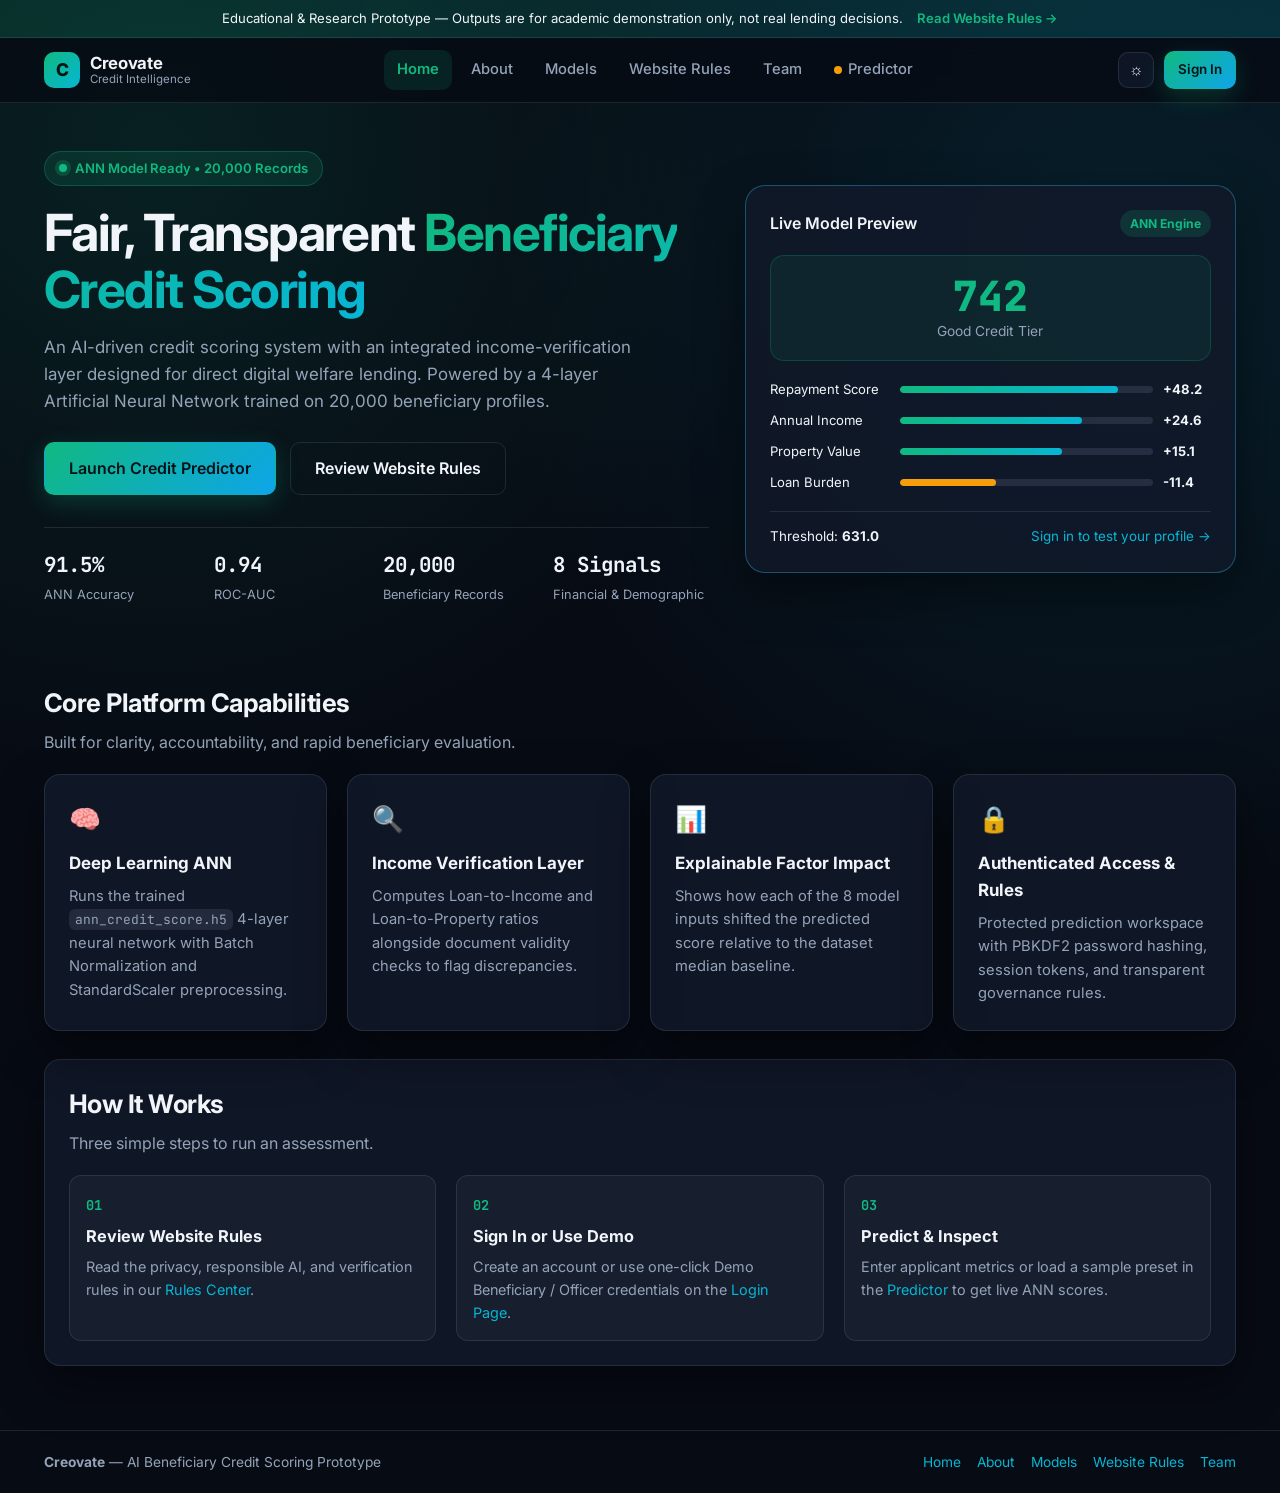
==== docs/index.html @ 72f40dec "Add modern web UI, auth, website rules, FastAPI server, and GitHub Pages bundle" ====
<!DOCTYPE html>
<html lang="en" data-theme="dark">
<head>
  <meta charset="UTF-8" />
  <meta name="viewport" content="width=device-width, initial-scale=1.0" />
  <title>Creovate — AI Beneficiary Credit Score Predictor</title>
  <link rel="preconnect" href="https://fonts.googleapis.com" />
  <link rel="preconnect" href="https://fonts.gstatic.com" crossorigin />
  <link href="https://fonts.googleapis.com/css2?family=Inter:wght@400;500;600;700;800&family=JetBrains+Mono:wght@500;700&display=swap" rel="stylesheet" />
  <link rel="stylesheet" href="./styles.css" />
</head>
<body>
  <a class="skip-link" href="#main-content">Skip to main content</a>

  <!-- Top Educational Prototype Banner -->
  <div class="top-notice" role="region" aria-label="Prototype Notice">
    <span>Educational &amp; Research Prototype — Outputs are for academic demonstration only, not real lending decisions.</span>
    <a href="#rules" data-nav="rules">Read Website Rules &rarr;</a>
  </div>

  <!-- Sticky Navigation -->
  <header class="navbar">
    <div class="nav-inner">
      <a href="#home" class="brand" data-nav="home">
        <span class="brand-mark" aria-hidden="true">C</span>
        <span class="brand-text">
          <strong>Creovate</strong>
          <small>Credit Intelligence</small>
        </span>
      </a>

      <nav class="nav-links" id="nav-links" aria-label="Primary Navigation">
        <a href="#home" class="nav-link active" data-nav="home">Home</a>
        <a href="#about" class="nav-link" data-nav="about">About</a>
        <a href="#models" class="nav-link" data-nav="models">Models</a>
        <a href="#rules" class="nav-link" data-nav="rules">Website Rules</a>
        <a href="#team" class="nav-link" data-nav="team">Team</a>
        <a href="#predictor" class="nav-link nav-predictor" data-nav="predictor">
          <span class="lock-dot" id="predictor-lock-dot" title="Sign in required"></span>
          Predictor
        </a>
      </nav>

      <div class="nav-actions">
        <button class="icon-btn" id="theme-toggle" type="button" aria-label="Toggle color theme" title="Toggle Dark/Light Theme">
          <span id="theme-icon">&#9788;</span>
        </button>
        <div id="auth-nav-slot">
          <a href="#login" class="btn btn-primary btn-sm" data-nav="login">Sign In</a>
        </div>
        <button class="icon-btn mobile-menu-btn" id="mobile-menu-btn" type="button" aria-label="Open menu" aria-expanded="false">
          &#9776;
        </button>
      </div>
    </div>
  </header>

  <main id="main-content" class="container">
    <!-- ==================== HOME VIEW ==================== -->
    <section id="view-home" class="view active" aria-labelledby="home-title">
      <div class="hero">
        <div class="hero-copy">
          <div class="status-pill">
            <span class="pulse-dot"></span>
            <span id="hero-model-status">ANN Model Ready &bull; 20,000 Records</span>
          </div>
          <h1 id="home-title">Fair, Transparent <span class="gradient-text">Beneficiary Credit Scoring</span></h1>
          <p class="hero-subtitle">
            An AI-driven credit scoring system with an integrated income-verification layer designed for direct digital welfare lending. Powered by a 4-layer Artificial Neural Network trained on 20,000 beneficiary profiles.
          </p>
          <div class="hero-cta">
            <a href="#predictor" class="btn btn-primary btn-lg" data-nav="predictor">Launch Credit Predictor</a>
            <a href="#rules" class="btn btn-outline btn-lg" data-nav="rules">Review Website Rules</a>
          </div>
          <div class="hero-stats">
            <div class="stat-item">
              <strong>91.5%</strong>
              <span>ANN Accuracy</span>
            </div>
            <div class="stat-item">
              <strong>0.94</strong>
              <span>ROC-AUC</span>
            </div>
            <div class="stat-item">
              <strong>20,000</strong>
              <span>Beneficiary Records</span>
            </div>
            <div class="stat-item">
              <strong>8 Signals</strong>
              <span>Financial &amp; Demographic</span>
            </div>
          </div>
        </div>

        <div class="hero-visual">
          <div class="preview-card">
            <div class="preview-header">
              <span>Live Model Preview</span>
              <span class="badge badge-success">ANN Engine</span>
            </div>
            <div class="preview-score-ring">
              <div class="ring-value">742</div>
              <div class="ring-label">Good Credit Tier</div>
            </div>
            <div class="preview-bars">
              <div class="bar-row">
                <span>Repayment Score</span>
                <div class="bar-track"><div class="bar-fill" style="width: 86%"></div></div>
                <strong>+48.2</strong>
              </div>
              <div class="bar-row">
                <span>Annual Income</span>
                <div class="bar-track"><div class="bar-fill" style="width: 72%"></div></div>
                <strong>+24.6</strong>
              </div>
              <div class="bar-row">
                <span>Property Value</span>
                <div class="bar-track"><div class="bar-fill" style="width: 64%"></div></div>
                <strong>+15.1</strong>
              </div>
              <div class="bar-row">
                <span>Loan Burden</span>
                <div class="bar-track"><div class="bar-fill warn" style="width: 38%"></div></div>
                <strong>-11.4</strong>
              </div>
            </div>
            <div class="preview-footer">
              <span>Threshold: <strong id="home-threshold">619.0</strong></span>
              <a href="#login" data-nav="login">Sign in to test your profile &rarr;</a>
            </div>
          </div>
        </div>
      </div>

      <div class="section-header">
        <h2>Core Platform Capabilities</h2>
        <p>Built for clarity, accountability, and rapid beneficiary evaluation.</p>
      </div>
      <div class="grid-4">
        <article class="card feature-card">
          <div class="feature-icon">&#129504;</div>
          <h3>Deep Learning ANN</h3>
          <p>Runs the trained <code>ann_credit_score.h5</code> 4-layer neural network with Batch Normalization and StandardScaler preprocessing.</p>
        </article>
        <article class="card feature-card">
          <div class="feature-icon">&#128269;</div>
          <h3>Income Verification Layer</h3>
          <p>Computes Loan-to-Income and Loan-to-Property ratios alongside document validity checks to flag discrepancies.</p>
        </article>
        <article class="card feature-card">
          <div class="feature-icon">&#128202;</div>
          <h3>Explainable Factor Impact</h3>
          <p>Shows how each of the 8 model inputs shifted the predicted score relative to the dataset median baseline.</p>
        </article>
        <article class="card feature-card">
          <div class="feature-icon">&#128274;</div>
          <h3>Authenticated Access &amp; Rules</h3>
          <p>Protected prediction workspace with PBKDF2 password hashing, session tokens, and transparent governance rules.</p>
        </article>
      </div>

      <div class="card workflow-banner">
        <div class="section-header compact">
          <h2>How It Works</h2>
          <p>Three simple steps to run an assessment.</p>
        </div>
        <div class="grid-3">
          <div class="step-box">
            <span class="step-num">01</span>
            <h3>Review Website Rules</h3>
            <p>Read the privacy, responsible AI, and verification rules in our <a href="#rules" data-nav="rules">Rules Center</a>.</p>
          </div>
          <div class="step-box">
            <span class="step-num">02</span>
            <h3>Sign In or Use Demo</h3>
            <p>Create an account or use one-click Demo Beneficiary / Officer credentials on the <a href="#login" data-nav="login">Login Page</a>.</p>
          </div>
          <div class="step-box">
            <span class="step-num">03</span>
            <h3>Predict &amp; Inspect</h3>
            <p>Enter applicant metrics or load a sample preset in the <a href="#predictor" data-nav="predictor">Predictor</a> to get live ANN scores.</p>
          </div>
        </div>
      </div>
    </section>

    <!-- ==================== ABOUT & RESEARCH VIEW ==================== -->
    <section id="view-about" class="view" aria-labelledby="about-title">
      <div class="page-head">
        <h1 id="about-title">About &amp; Research Report</h1>
        <p>AI-Driven Beneficiary Credit Scoring System with Income Verification Layer for Direct Digital Lending (Creovate).</p>
      </div>

      <div class="about-layout">
        <aside class="card about-sidebar" aria-label="Research Chapters">
          <h3>Report Sections</h3>
          <div id="about-nav-list" class="about-nav-list"></div>
        </aside>
        <article class="card about-content" id="about-content-panel">
          <!-- Populated by JS -->
        </article>
      </div>
    </section>

    <!-- ==================== MODELS VIEW ==================== -->
    <section id="view-models" class="view" aria-labelledby="models-title">
      <div class="page-head">
        <h1 id="models-title">Model Architecture &amp; Benchmarks</h1>
        <p>Seven machine learning and deep learning models were evaluated. The 4-layer ANN achieved the strongest overall performance and powers the live predictor.</p>
      </div>

      <div class="card architecture-card">
        <h3>Deployed ANN Architecture (<code>ann_credit_score.h5</code>)</h3>
        <div class="arch-flow">
          <div class="arch-node"><strong>Input Layer</strong><span>8 Standardized Features</span></div>
          <span class="arch-arrow">&rarr;</span>
          <div class="arch-node"><strong>Dense (128)</strong><span>ReLU + BatchNorm + Dropout(0.3)</span></div>
          <span class="arch-arrow">&rarr;</span>
          <div class="arch-node"><strong>Dense (64)</strong><span>ReLU + BatchNorm + Dropout(0.2)</span></div>
          <span class="arch-arrow">&rarr;</span>
          <div class="arch-node"><strong>Dense (32)</strong><span>ReLU</span></div>
          <span class="arch-arrow">&rarr;</span>
          <div class="arch-node highlight"><strong>Output (1)</strong><span>Linear Credit Score</span></div>
        </div>
      </div>

      <div class="grid-2 models-grid" id="models-grid">
        <!-- Populated by JS -->
      </div>
    </section>

    <!-- ==================== WEBSITE RULES VIEW ==================== -->
    <section id="view-rules" class="view" aria-labelledby="rules-title">
      <div class="page-head">
        <h1 id="rules-title">Website Rules, Policies &amp; Governance</h1>
        <p>All users, lending officers, and researchers must follow these platform rules when using Creovate.</p>
      </div>

      <div class="card rules-consent-bar">
        <div>
          <h3>Platform Rules Acknowledgement</h3>
          <p id="rules-status-text">Confirm that you have read and understood the educational, privacy, and verification rules below.</p>
        </div>
        <button type="button" class="btn btn-primary" id="acknowledge-rules-btn">Acknowledge Rules</button>
      </div>

      <div class="grid-2">
        <article class="card rule-card">
          <span class="rule-tag">Rule 01 &bull; Scope</span>
          <h3>Educational &amp; Non-Lending Prototype</h3>
          <ul>
            <li>This application is an academic and research prototype built for demonstration.</li>
            <li>Predicted credit scores and eligibility flags <strong>must not</strong> be used to approve, reject, price, or deny real-world credit or welfare benefits.</li>
            <li>The eligibility threshold is derived dynamically from the dataset median (<code>~619</code>).</li>
          </ul>
        </article>

        <article class="card rule-card">
          <span class="rule-tag">Rule 02 &bull; Access &amp; Auth</span>
          <h3>Authentication &amp; Account Security</h3>
          <ul>
            <li>Access to the live Credit Score Predictor requires an authenticated session.</li>
            <li>Passwords must be at least 8 characters and are hashed using PBKDF2-HMAC-SHA256 with per-user salts.</li>
            <li>Do not share personal credentials; use the provided Demo accounts for quick evaluation.</li>
          </ul>
        </article>

        <article class="card rule-card">
          <span class="rule-tag">Rule 03 &bull; Privacy</span>
          <h3>Data Privacy &amp; PII Protection</h3>
          <ul>
            <li><strong>Never</strong> upload real applicant Aadhaar numbers, bank statements, government IDs, or private financial records.</li>
            <li>Uploaded applicant images are previewed locally in your browser and are not stored on any external server.</li>
            <li>Assessment history is scoped strictly to the signed-in user account.</li>
          </ul>
        </article>

        <article class="card rule-card">
          <span class="rule-tag">Rule 04 &bull; Verification</span>
          <h3>Income &amp; Document Verification Rules</h3>
          <ul>
            <li>Combined declared income sums <code>annual_income</code>, <code>joint_income</code>, and <code>business_income</code>.</li>
            <li>If <strong>Document Validity</strong> is <code>Expired</code> or <code>Not Provided</code>, or <strong>ID Verified</strong> is <code>No</code>, the assessment is automatically flagged for manual review.</li>
            <li>Loan-to-Income ratios exceeding <code>5.0x</code> trigger an automatic affordability warning.</li>
          </ul>
        </article>

        <article class="card rule-card">
          <span class="rule-tag">Rule 05 &bull; Fairness</span>
          <h3>Algorithmic Fairness &amp; Transparency</h3>
          <ul>
            <li>Sensitive identity attributes (<code>name</code>, <code>gender</code>, <code>region</code>, <code>user_id</code>) are excluded from the ANN inference vector.</li>
            <li>Every prediction includes a per-feature impact breakdown so decisions remain auditable and explainable.</li>
            <li>Human-in-the-loop review is mandatory whenever verification flags are raised.</li>
          </ul>
        </article>

        <article class="card rule-card">
          <span class="rule-tag">Rule 06 &bull; Acceptable Use</span>
          <h3>Input Validation &amp; Responsible Conduct</h3>
          <ul>
            <li>All numeric inputs must be non-negative; age must be between 18 and 100, and repayment score between 0 and 1000.</li>
            <li>Automated scraping, brute-force login attempts, or tampering with model artifacts is prohibited.</li>
            <li>Report any unexpected model behavior or data anomalies to the Creovate team.</li>
          </ul>
        </article>
      </div>
    </section>

    <!-- ==================== TEAM VIEW ==================== -->
    <section id="view-team" class="view" aria-labelledby="team-title">
      <div class="page-head">
        <h1 id="team-title">Creovate Research &amp; Engineering Team</h1>
        <p>The team behind the Beneficiary Credit Scoring &amp; Income Verification prototype.</p>
      </div>
      <div class="grid-4" id="team-grid">
        <!-- Populated by JS -->
      </div>
    </section>

    <!-- ==================== LOGIN / REGISTER VIEW ==================== -->
    <section id="view-login" class="view" aria-labelledby="login-title">
      <div class="auth-wrapper">
        <div class="card auth-card">
          <div class="auth-tabs" role="tablist">
            <button type="button" class="auth-tab active" id="tab-signin" role="tab" aria-selected="true">Sign In</button>
            <button type="button" class="auth-tab" id="tab-register" role="tab" aria-selected="false">Create Account</button>
          </div>

          <h1 id="login-title" class="auth-heading">Welcome back</h1>
          <p class="auth-sub" id="auth-subtext">Sign in to access the live ANN Credit Score Predictor and assessment history.</p>

          <div id="auth-error" class="alert alert-error hidden" role="alert"></div>

          <!-- Sign In Form -->
          <form id="signin-form" novalidate>
            <div class="field">
              <label for="signin-email">Email Address</label>
              <input id="signin-email" type="email" autocomplete="email" placeholder="you@example.com" required />
            </div>
            <div class="field">
              <label for="signin-password">Password</label>
              <div class="password-wrap">
                <input id="signin-password" type="password" autocomplete="current-password" placeholder="Enter your password" required />
                <button type="button" class="toggle-pw" data-target="signin-password" aria-label="Show password">Show</button>
              </div>
            </div>
            <button type="submit" class="btn btn-primary btn-full">Sign In</button>
          </form>

          <!-- Register Form -->
          <form id="register-form" class="hidden" novalidate>
            <div class="field">
              <label for="reg-name">Full Name</label>
              <input id="reg-name" type="text" autocomplete="name" placeholder="e.g. Aarohi Patel" required minlength="2" />
            </div>
            <div class="field">
              <label for="reg-email">Email Address</label>
              <input id="reg-email" type="email" autocomplete="email" placeholder="you@example.com" required />
            </div>
            <div class="field">
              <label for="reg-role">Account Role</label>
              <select id="reg-role">
                <option value="Beneficiary">Beneficiary</option>
                <option value="Lending Officer">Lending Officer</option>
                <option value="Researcher">Researcher</option>
              </select>
            </div>
            <div class="field">
              <label for="reg-password">Password (min 8 characters)</label>
              <div class="password-wrap">
                <input id="reg-password" type="password" autocomplete="new-password" placeholder="Create a strong password" required minlength="8" />
                <button type="button" class="toggle-pw" data-target="reg-password" aria-label="Show password">Show</button>
              </div>
            </div>
            <button type="submit" class="btn btn-primary btn-full">Create Account</button>
          </form>

          <div class="demo-divider"><span>Instant Demo Access</span></div>
          <div class="demo-buttons">
            <button type="button" class="btn btn-outline btn-sm" id="demo-beneficiary-btn">Demo Beneficiary</button>
            <button type="button" class="btn btn-outline btn-sm" id="demo-officer-btn">Demo Lending Officer</button>
          </div>
          <p class="auth-footnote">
            By signing in, you agree to abide by the <a href="#rules" data-nav="rules">Creovate Website Rules</a>.
          </p>
        </div>
      </div>
    </section>

    <!-- ==================== PREDICTOR WORKSPACE VIEW ==================== -->
    <section id="view-predictor" class="view" aria-labelledby="predictor-title">
      <div id="predictor-auth-gate" class="card auth-gate hidden">
        <div class="gate-icon">&#128274;</div>
        <h2>Sign In Required</h2>
        <p>To protect model integrity and track your assessment history, please sign in before running credit score predictions.</p>
        <div class="hero-cta">
          <a href="#login" class="btn btn-primary" data-nav="login">Go to Sign In</a>
          <button type="button" class="btn btn-outline" id="gate-demo-btn">Quick Demo Login</button>
        </div>
      </div>

      <div id="predictor-workspace" class="hidden">
        <div class="predictor-header">
          <div>
            <h1 id="predictor-title">Credit Score Predictor</h1>
            <p>Live inference powered by <code>ann_credit_score.h5</code> &bull; Eligibility threshold: <strong id="pred-threshold-label">619.00</strong></p>
          </div>
          <div class="preset-bar" id="preset-bar">
            <!-- Populated by JS -->
          </div>
        </div>

        <div class="predictor-grid">
          <!-- Left: Input Form -->
          <form id="predict-form" class="card predictor-form-card" novalidate>
            <div class="form-section-title">
              <h3>1. Applicant &amp; Document Profile</h3>
              <span class="helper-chip">Excluded from ANN vector (Fairness Rule)</span>
            </div>

            <div class="form-grid-2">
              <div class="field">
                <label for="p-name">Applicant Name</label>
                <input id="p-name" type="text" value="Aarohi Patel" required />
              </div>
              <div class="field">
                <label for="p-gender">Gender</label>
                <select id="p-gender">
                  <option value="Female">Female</option>
                  <option value="Male">Male</option>
                  <option value="Other">Other</option>
                </select>
              </div>
              <div class="field">
                <label for="p-region">Region</label>
                <input id="p-region" type="text" value="Hyderabad" />
              </div>
              <div class="field">
                <label for="p-occupation">Occupation</label>
                <input id="p-occupation" type="text" value="Self-Employed" />
              </div>
              <div class="field">
                <label for="p-id-verified">ID Verified</label>
                <select id="p-id-verified">
                  <option value="Yes">Yes</option>
                  <option value="No">No</option>
                </select>
              </div>
              <div class="field">
                <label for="p-doc-validity">Document Validity</label>
                <select id="p-doc-validity">
                  <option value="Valid">Valid</option>
                  <option value="Expired">Expired</option>
                  <option value="Not Provided">Not Provided</option>
                </select>
              </div>
            </div>

            <div class="field">
              <label for="p-image">Applicant Document / Photo Preview (Optional, local only)</label>
              <input id="p-image" type="file" accept="image/png,image/jpeg" />
              <div id="image-preview-box" class="image-preview-box hidden">
                <img id="image-preview-img" alt="Applicant preview" />
                <button type="button" class="btn btn-outline btn-sm" id="clear-image-btn">Remove</button>
              </div>
            </div>

            <hr class="divider" />

            <div class="form-section-title">
              <h3>2. Financial &amp; Credit Signals (8 ANN Features)</h3>
              <button type="button" class="btn-link" id="reset-medians-btn">Reset to Dataset Medians</button>
            </div>

            <div class="form-grid-2">
              <div class="field">
                <label for="f-annual_income">Annual Income (&#8377;)</label>
                <input id="f-annual_income" type="number" min="0" step="1000" required />
              </div>
              <div class="field">
                <label for="f-joint_income">Joint Income (&#8377;)</label>
                <input id="f-joint_income" type="number" min="0" step="1000" required />
              </div>
              <div class="field">
                <label for="f-business_income">Business Income (&#8377;)</label>
                <input id="f-business_income" type="number" min="0" step="1000" required />
              </div>
              <div class="field">
                <label for="f-property_value">Property Value (&#8377;)</label>
                <input id="f-property_value" type="number" min="0" step="10000" required />
              </div>
              <div class="field">
                <label for="f-loan_amount">Requested Loan Amount (&#8377;)</label>
                <input id="f-loan_amount" type="number" min="0" step="5000" required />
              </div>
              <div class="field">
                <label for="f-repayment_score">Repayment Score (0–1000)</label>
                <input id="f-repayment_score" type="number" min="0" max="1000" step="1" required />
              </div>
              <div class="field">
                <label for="f-beneficiary_count">Household Beneficiaries (1–30)</label>
                <input id="f-beneficiary_count" type="number" min="1" max="30" step="1" required />
              </div>
              <div class="field">
                <label for="f-age">Applicant Age (18–100)</label>
                <input id="f-age" type="number" min="18" max="100" step="1" required />
              </div>
            </div>

            <div id="predict-error" class="alert alert-error hidden" role="alert"></div>

            <button type="submit" class="btn btn-primary btn-lg btn-full" id="predict-submit-btn">
              Run ANN Credit Score Prediction
            </button>
          </form>

          <!-- Right: Results Panel -->
          <div class="results-column">
            <div class="card result-card" id="result-card">
              <div class="result-placeholder" id="result-placeholder">
                <div class="placeholder-icon">&#128200;</div>
                <h3>Ready for Assessment</h3>
                <p>Fill in the applicant signals or choose a sample preset, then click <strong>Run ANN Credit Score Prediction</strong>.</p>
              </div>

              <div id="result-content" class="hidden">
                <div class="result-top">
                  <span class="badge" id="res-tier-badge">Good</span>
                  <span class="result-meta" id="res-applicant-label">Applicant</span>
                </div>

                <!-- SVG Gauge -->
                <div class="gauge-wrap">
                  <svg viewBox="0 0 220 125" class="gauge-svg" aria-label="Credit Score Gauge">
                    <path d="M 20 110 A 90 90 0 0 1 200 110" class="gauge-bg" />
                    <path d="M 20 110 A 90 90 0 0 1 200 110" class="gauge-arc" id="gauge-arc" />
                  </svg>
                  <div class="gauge-center">
                    <div class="gauge-score" id="res-score">--</div>
                    <div class="gauge-range">Scale: 300 – 900</div>
                  </div>
                </div>

                <div id="res-eligibility-banner" class="eligibility-banner"></div>

                <div class="verification-box">
                  <div class="verif-head">
                    <h4>Income &amp; Document Verification</h4>
                    <span class="badge" id="res-verif-badge">Verified</span>
                  </div>
                  <div class="verif-metrics">
                    <div>
                      <small>Combined Income</small>
                      <strong id="res-total-income">--</strong>
                    </div>
                    <div>
                      <small>Loan / Income</small>
                      <strong id="res-lti">--</strong>
                    </div>
                    <div>
                      <small>Loan / Property</small>
                      <strong id="res-ltp">--</strong>
                    </div>
                  </div>
                  <ul id="res-verif-flags" class="verif-flags"></ul>
                </div>

                <div class="impacts-box">
                  <h4>Feature Impact Breakdown (vs. Median)</h4>
                  <div id="res-impacts-list" class="impacts-list"></div>
                </div>
              </div>
            </div>

            <div class="card history-card">
              <div class="history-head">
                <h3>Recent Assessments</h3>
                <button type="button" class="btn-link" id="refresh-history-btn">Refresh</button>
              </div>
              <div id="history-container" class="history-container">
                <p class="muted">No assessments recorded yet in this account.</p>
              </div>
            </div>
          </div>
        </div>
      </div>
    </section>
  </main>

  <footer class="footer">
    <div class="container footer-inner">
      <div>
        <strong>Creovate</strong> &mdash; AI Beneficiary Credit Scoring Prototype
      </div>
      <div class="footer-links">
        <a href="#home" data-nav="home">Home</a>
        <a href="#about" data-nav="about">About</a>
        <a href="#models" data-nav="models">Models</a>
        <a href="#rules" data-nav="rules">Website Rules</a>
        <a href="#team" data-nav="team">Team</a>
      </div>
    </div>
  </footer>

  <div id="toast" class="toast hidden" role="status" aria-live="polite"></div>
  <script src="./app.js"></script>
</body>
</html>
---- docs/styles.css ----
:root {
  --bg: #070b14;
  --bg-elevated: #0e1525;
  --bg-card: rgba(17, 25, 42, 0.85);
  --bg-input: rgba(10, 16, 30, 0.9);
  --border: rgba(148, 163, 184, 0.16);
  --border-strong: rgba(56, 189, 248, 0.35);
  --text: #f1f5f9;
  --text-muted: #94a3b8;
  --primary: #10b981;
  --primary-hover: #059669;
  --accent: #06b6d4;
  --warn: #f59e0b;
  --danger: #ef4444;
  --shadow: 0 20px 50px rgba(0, 0, 0, 0.45);
  --radius: 16px;
  --radius-sm: 10px;
  --font-sans: 'Inter', -apple-system, BlinkMacSystemFont, 'Segoe UI', sans-serif;
  --font-mono: 'JetBrains Mono', ui-monospace, SFMono-Regular, monospace;
}

[data-theme="light"] {
  --bg: #f8fafc;
  --bg-elevated: #ffffff;
  --bg-card: rgba(255, 255, 255, 0.95);
  --bg-input: #f1f5f9;
  --border: rgba(15, 23, 42, 0.1);
  --border-strong: rgba(16, 185, 129, 0.45);
  --text: #0f172a;
  --text-muted: #475569;
  --shadow: 0 12px 32px rgba(15, 23, 42, 0.08);
}

*, *::before, *::after { box-sizing: border-box; }

html, body {
  margin: 0;
  padding: 0;
  font-family: var(--font-sans);
  background: var(--bg);
  color: var(--text);
  line-height: 1.6;
  min-height: 100vh;
}

body {
  background-image:
    radial-gradient(circle at 12% 10%, rgba(16, 185, 129, 0.12), transparent 36%),
    radial-gradient(circle at 88% 18%, rgba(6, 182, 212, 0.12), transparent 38%);
}

a { color: var(--accent); text-decoration: none; }
a:hover { text-decoration: underline; }

code {
  font-family: var(--font-mono);
  font-size: 0.88em;
  background: rgba(148, 163, 184, 0.14);
  padding: 2px 6px;
  border-radius: 6px;
}

.hidden { display: none !important; }
.muted { color: var(--text-muted); font-size: 0.92rem; }

.skip-link {
  position: absolute;
  left: -9999px;
  top: 0;
  background: var(--primary);
  color: #fff;
  padding: 8px 14px;
  z-index: 999;
}
.skip-link:focus { left: 12px; top: 12px; border-radius: 8px; }

/* Top Notice */
.top-notice {
  background: linear-gradient(90deg, rgba(16, 185, 129, 0.15), rgba(6, 182, 212, 0.15));
  border-bottom: 1px solid var(--border);
  padding: 8px 20px;
  font-size: 0.82rem;
  display: flex;
  justify-content: center;
  align-items: center;
  gap: 14px;
  flex-wrap: wrap;
  text-align: center;
}
.top-notice a { font-weight: 600; color: var(--primary); }

/* Navbar */
.navbar {
  position: sticky;
  top: 0;
  z-index: 100;
  backdrop-filter: blur(16px);
  background: rgba(7, 11, 20, 0.78);
  border-bottom: 1px solid var(--border);
}
[data-theme="light"] .navbar { background: rgba(255, 255, 255, 0.86); }

.nav-inner {
  max-width: 1240px;
  margin: 0 auto;
  padding: 12px 24px;
  display: flex;
  align-items: center;
  justify-content: space-between;
  gap: 16px;
}

.brand {
  display: flex;
  align-items: center;
  gap: 10px;
  color: var(--text);
  text-decoration: none !important;
}
.brand-mark {
  width: 36px;
  height: 36px;
  border-radius: 10px;
  background: linear-gradient(135deg, var(--primary), var(--accent));
  color: #031510;
  font-weight: 800;
  display: grid;
  place-items: center;
  font-size: 1.1rem;
}
.brand-text { display: flex; flex-direction: column; line-height: 1.1; }
.brand-text strong { font-size: 1.05rem; letter-spacing: -0.02em; }
.brand-text small { font-size: 0.72rem; color: var(--text-muted); }

.nav-links {
  display: flex;
  align-items: center;
  gap: 6px;
}
.nav-link {
  color: var(--text-muted);
  padding: 8px 13px;
  border-radius: 10px;
  font-size: 0.92rem;
  font-weight: 500;
  transition: 0.2s ease;
  text-decoration: none !important;
  display: inline-flex;
  align-items: center;
  gap: 6px;
}
.nav-link:hover { color: var(--text); background: rgba(148, 163, 184, 0.1); }
.nav-link.active {
  color: var(--primary);
  background: rgba(16, 185, 129, 0.12);
  font-weight: 600;
}

.lock-dot {
  width: 8px;
  height: 8px;
  border-radius: 50%;
  background: var(--warn);
  display: inline-block;
}
.lock-dot.unlocked { background: var(--primary); }

.nav-actions { display: flex; align-items: center; gap: 10px; }

.user-pill {
  display: inline-flex;
  align-items: center;
  gap: 8px;
  background: var(--bg-card);
  border: 1px solid var(--border);
  padding: 5px 10px 5px 12px;
  border-radius: 999px;
  font-size: 0.84rem;
}
.user-role {
  font-size: 0.72rem;
  background: rgba(16, 185, 129, 0.16);
  color: var(--primary);
  padding: 2px 8px;
  border-radius: 999px;
  font-weight: 600;
}

/* Buttons */
.btn {
  display: inline-flex;
  align-items: center;
  justify-content: center;
  gap: 8px;
  font-family: inherit;
  font-weight: 600;
  border-radius: var(--radius-sm);
  border: 1px solid transparent;
  cursor: pointer;
  transition: 0.2s ease;
  text-decoration: none !important;
  padding: 10px 18px;
  font-size: 0.94rem;
}
.btn-sm { padding: 7px 13px; font-size: 0.84rem; }
.btn-lg { padding: 13px 24px; font-size: 1rem; }
.btn-full { width: 100%; }

.btn-primary {
  background: linear-gradient(135deg, var(--primary), #0ea5e9);
  color: #031318;
  box-shadow: 0 8px 24px rgba(16, 185, 129, 0.22);
}
.btn-primary:hover { filter: brightness(1.08); transform: translateY(-1px); }

.btn-outline {
  background: transparent;
  color: var(--text);
  border-color: var(--border);
}
.btn-outline:hover { border-color: var(--border-strong); background: rgba(148, 163, 184, 0.08); }

.btn-link {
  background: none;
  border: none;
  color: var(--accent);
  font-weight: 600;
  font-size: 0.85rem;
  cursor: pointer;
  padding: 0;
}

.icon-btn {
  background: var(--bg-card);
  border: 1px solid var(--border);
  color: var(--text);
  width: 36px;
  height: 36px;
  border-radius: 10px;
  cursor: pointer;
  display: grid;
  place-items: center;
  font-size: 1rem;
}
.mobile-menu-btn { display: none; }

/* Layout */
.container {
  max-width: 1240px;
  margin: 0 auto;
  padding: 32px 24px 64px;
}

.view { display: none; animation: fadeIn 0.22s ease; }
.view.active { display: block; }
@keyframes fadeIn { from { opacity: 0; transform: translateY(6px); } to { opacity: 1; transform: translateY(0); } }

.card {
  background: var(--bg-card);
  border: 1px solid var(--border);
  border-radius: var(--radius);
  padding: 24px;
  box-shadow: var(--shadow);
}

.grid-2 { display: grid; grid-template-columns: repeat(2, minmax(0, 1fr)); gap: 20px; }
.grid-3 { display: grid; grid-template-columns: repeat(3, minmax(0, 1fr)); gap: 20px; }
.grid-4 { display: grid; grid-template-columns: repeat(4, minmax(0, 1fr)); gap: 20px; }

/* Hero */
.hero {
  display: grid;
  grid-template-columns: 1.15fr 0.85fr;
  gap: 36px;
  align-items: center;
  padding: 16px 0 48px;
}
.status-pill {
  display: inline-flex;
  align-items: center;
  gap: 8px;
  padding: 6px 14px;
  border-radius: 999px;
  background: rgba(16, 185, 129, 0.12);
  border: 1px solid rgba(16, 185, 129, 0.28);
  color: var(--primary);
  font-size: 0.82rem;
  font-weight: 600;
  margin-bottom: 18px;
}
.pulse-dot {
  width: 8px;
  height: 8px;
  border-radius: 50%;
  background: var(--primary);
  box-shadow: 0 0 0 4px rgba(16, 185, 129, 0.22);
}

.hero h1 {
  font-size: clamp(2.1rem, 4vw, 3.25rem);
  line-height: 1.12;
  letter-spacing: -0.03em;
  margin: 0 0 16px;
}
.gradient-text {
  background: linear-gradient(120deg, var(--primary), var(--accent));
  -webkit-background-clip: text;
  background-clip: text;
  color: transparent;
}
.hero-subtitle {
  font-size: 1.06rem;
  color: var(--text-muted);
  margin: 0 0 26px;
  max-width: 600px;
}
.hero-cta { display: flex; gap: 14px; flex-wrap: wrap; margin-bottom: 32px; }

.hero-stats {
  display: grid;
  grid-template-columns: repeat(4, minmax(0, 1fr));
  gap: 14px;
  padding-top: 20px;
  border-top: 1px solid var(--border);
}
.stat-item strong { display: block; font-size: 1.3rem; font-family: var(--font-mono); }
.stat-item span { font-size: 0.8rem; color: var(--text-muted); }

/* Preview Card */
.preview-card {
  background: var(--bg-card);
  border: 1px solid var(--border-strong);
  border-radius: 20px;
  padding: 24px;
  box-shadow: var(--shadow);
}
.preview-header { display: flex; justify-content: space-between; align-items: center; margin-bottom: 18px; font-weight: 600; }
.preview-score-ring {
  text-align: center;
  padding: 18px;
  border-radius: 14px;
  background: rgba(16, 185, 129, 0.08);
  border: 1px solid rgba(16, 185, 129, 0.22);
  margin-bottom: 18px;
}
.ring-value { font-size: 2.6rem; font-weight: 800; font-family: var(--font-mono); color: var(--primary); line-height: 1.1; }
.ring-label { font-size: 0.86rem; color: var(--text-muted); }

.preview-bars { display: flex; flex-direction: column; gap: 10px; margin-bottom: 18px; }
.bar-row { display: grid; grid-template-columns: 120px 1fr 48px; align-items: center; gap: 10px; font-size: 0.82rem; }
.bar-track { height: 7px; border-radius: 999px; background: rgba(148, 163, 184, 0.16); overflow: hidden; }
.bar-fill { height: 100%; background: linear-gradient(90deg, var(--primary), var(--accent)); border-radius: 999px; }
.bar-fill.warn { background: var(--warn); }

.preview-footer {
  display: flex;
  justify-content: space-between;
  align-items: center;
  font-size: 0.84rem;
  padding-top: 14px;
  border-top: 1px solid var(--border);
}

/* Sections */
.section-header { margin: 28px 0 18px; }
.section-header h2 { margin: 0 0 6px; font-size: 1.6rem; letter-spacing: -0.02em; }
.section-header p { margin: 0; color: var(--text-muted); }
.section-header.compact { margin-top: 0; }

.page-head { margin-bottom: 26px; }
.page-head h1 { margin: 0 0 8px; font-size: 2rem; letter-spacing: -0.025em; }
.page-head p { margin: 0; color: var(--text-muted); max-width: 720px; }

.feature-icon { font-size: 1.6rem; margin-bottom: 10px; }
.feature-card h3 { margin: 0 0 8px; font-size: 1.06rem; }
.feature-card p { margin: 0; color: var(--text-muted); font-size: 0.92rem; }

.workflow-banner { margin-top: 28px; }
.step-box {
  padding: 16px;
  border-radius: 12px;
  background: rgba(148, 163, 184, 0.06);
  border: 1px solid var(--border);
}
.step-num { font-family: var(--font-mono); color: var(--primary); font-weight: 700; font-size: 0.85rem; }
.step-box h3 { margin: 6px 0; font-size: 1.02rem; }
.step-box p { margin: 0; font-size: 0.9rem; color: var(--text-muted); }

/* Badges */
.badge {
  display: inline-flex;
  align-items: center;
  padding: 4px 10px;
  border-radius: 999px;
  font-size: 0.76rem;
  font-weight: 700;
}
.badge-success { background: rgba(16, 185, 129, 0.16); color: var(--primary); }
.badge-warn { background: rgba(245, 158, 11, 0.16); color: var(--warn); }
.badge-danger { background: rgba(239, 68, 68, 0.16); color: var(--danger); }
.badge-info { background: rgba(6, 182, 212, 0.16); color: var(--accent); }

/* About */
.about-layout { display: grid; grid-template-columns: 280px 1fr; gap: 22px; align-items: start; }
.about-sidebar h3 { margin: 0 0 12px; font-size: 1rem; }
.about-nav-list { display: flex; flex-direction: column; gap: 6px; }
.about-nav-btn {
  text-align: left;
  background: transparent;
  border: 1px solid transparent;
  color: var(--text-muted);
  padding: 10px 12px;
  border-radius: 10px;
  cursor: pointer;
  font-family: inherit;
  font-size: 0.88rem;
  font-weight: 500;
}
.about-nav-btn:hover { background: rgba(148, 163, 184, 0.08); color: var(--text); }
.about-nav-btn.active {
  background: rgba(16, 185, 129, 0.14);
  border-color: rgba(16, 185, 129, 0.35);
  color: var(--primary);
  font-weight: 600;
}
.about-content h2 { margin-top: 0; }
.about-content p { white-space: pre-line; color: var(--text-muted); }

/* Models */
.architecture-card { margin-bottom: 24px; }
.architecture-card h3 { margin: 0 0 16px; }
.arch-flow { display: flex; align-items: center; gap: 10px; flex-wrap: wrap; }
.arch-node {
  flex: 1;
  min-width: 150px;
  padding: 12px 14px;
  border-radius: 12px;
  background: rgba(148, 163, 184, 0.08);
  border: 1px solid var(--border);
}
.arch-node strong { display: block; font-size: 0.92rem; }
.arch-node span { font-size: 0.78rem; color: var(--text-muted); }
.arch-node.highlight { border-color: var(--primary); background: rgba(16, 185, 129, 0.12); }
.arch-arrow { color: var(--accent); font-weight: 700; }

/* Rules */
.rules-consent-bar {
  display: flex;
  justify-content: space-between;
  align-items: center;
  gap: 20px;
  margin-bottom: 22px;
  border-color: var(--border-strong);
}
.rules-consent-bar h3 { margin: 0 0 4px; }
.rules-consent-bar p { margin: 0; color: var(--text-muted); font-size: 0.92rem; }
.rule-tag {
  display: inline-block;
  font-family: var(--font-mono);
  font-size: 0.76rem;
  color: var(--accent);
  margin-bottom: 8px;
}
.rule-card h3 { margin: 0 0 10px; }
.rule-card ul { margin: 0; padding-left: 18px; color: var(--text-muted); font-size: 0.92rem; }
.rule-card li { margin-bottom: 6px; }

/* Auth */
.auth-wrapper { display: flex; justify-content: center; padding: 24px 0; }
.auth-card { width: 100%; max-width: 460px; }
.auth-tabs {
  display: grid;
  grid-template-columns: 1fr 1fr;
  gap: 8px;
  background: var(--bg-input);
  padding: 5px;
  border-radius: 12px;
  margin-bottom: 20px;
}
.auth-tab {
  background: transparent;
  border: none;
  color: var(--text-muted);
  padding: 9px;
  border-radius: 9px;
  font-weight: 600;
  cursor: pointer;
}
.auth-tab.active { background: var(--bg-elevated); color: var(--text); box-shadow: 0 2px 8px rgba(0,0,0,0.2); }
.auth-heading { margin: 0 0 6px; font-size: 1.5rem; }
.auth-sub { margin: 0 0 18px; color: var(--text-muted); font-size: 0.92rem; }

.field { margin-bottom: 14px; }
.field label { display: block; font-size: 0.84rem; font-weight: 600; margin-bottom: 6px; }
.field input, .field select {
  width: 100%;
  padding: 10px 12px;
  border-radius: var(--radius-sm);
  border: 1px solid var(--border);
  background: var(--bg-input);
  color: var(--text);
  font-family: inherit;
  font-size: 0.94rem;
}
.field input:focus, .field select:focus {
  outline: none;
  border-color: var(--accent);
  box-shadow: 0 0 0 3px rgba(6, 182, 212, 0.16);
}

.password-wrap { position: relative; display: flex; align-items: center; }
.password-wrap input { padding-right: 64px; }
.toggle-pw {
  position: absolute;
  right: 10px;
  background: none;
  border: none;
  color: var(--accent);
  font-size: 0.8rem;
  font-weight: 600;
  cursor: pointer;
}

.demo-divider {
  display: flex;
  align-items: center;
  gap: 10px;
  margin: 18px 0 12px;
  color: var(--text-muted);
  font-size: 0.8rem;
}
.demo-divider::before, .demo-divider::after {
  content: "";
  flex: 1;
  height: 1px;
  background: var(--border);
}
.demo-buttons { display: grid; grid-template-columns: 1fr 1fr; gap: 10px; }
.auth-footnote { text-align: center; font-size: 0.82rem; color: var(--text-muted); margin: 14px 0 0; }

.alert { padding: 10px 14px; border-radius: 10px; font-size: 0.88rem; margin-bottom: 14px; }
.alert-error { background: rgba(239, 68, 68, 0.14); border: 1px solid rgba(239, 68, 68, 0.35); color: #fca5a5; }
[data-theme="light"] .alert-error { color: #b91c1c; }

/* Predictor */
.auth-gate { text-align: center; max-width: 540px; margin: 40px auto; padding: 40px 28px; }
.gate-icon { font-size: 2.5rem; margin-bottom: 10px; }
.auth-gate .hero-cta { justify-content: center; margin-top: 20px; margin-bottom: 0; }

.predictor-header {
  display: flex;
  justify-content: space-between;
  align-items: flex-end;
  gap: 16px;
  flex-wrap: wrap;
  margin-bottom: 22px;
}
.predictor-header h1 { margin: 0 0 4px; font-size: 1.9rem; }
.predictor-header p { margin: 0; color: var(--text-muted); }
.preset-bar { display: flex; gap: 8px; flex-wrap: wrap; }

.predictor-grid { display: grid; grid-template-columns: 1.1fr 0.9fr; gap: 24px; align-items: start; }
.form-section-title { display: flex; justify-content: space-between; align-items: center; gap: 10px; margin-bottom: 14px; flex-wrap: wrap; }
.form-section-title h3 { margin: 0; font-size: 1.04rem; }
.helper-chip { font-size: 0.74rem; color: var(--text-muted); background: rgba(148, 163, 184, 0.12); padding: 3px 9px; border-radius: 999px; }
.form-grid-2 { display: grid; grid-template-columns: 1fr 1fr; gap: 12px; }
.divider { border: none; border-top: 1px solid var(--border); margin: 18px 0; }

.image-preview-box {
  margin-top: 10px;
  display: flex;
  align-items: center;
  gap: 12px;
}
.image-preview-box img { width: 64px; height: 64px; object-fit: cover; border-radius: 10px; border: 1px solid var(--border); }

.results-column { display: flex; flex-direction: column; gap: 20px; }
.result-placeholder { text-align: center; padding: 34px 14px; color: var(--text-muted); }
.placeholder-icon { font-size: 2.2rem; margin-bottom: 8px; }

.result-top { display: flex; justify-content: space-between; align-items: center; margin-bottom: 10px; }
.result-meta { font-size: 0.86rem; color: var(--text-muted); font-weight: 600; }

.gauge-wrap { position: relative; max-width: 240px; margin: 6px auto 14px; }
.gauge-svg { width: 100%; display: block; }
.gauge-bg { fill: none; stroke: rgba(148, 163, 184, 0.2); stroke-width: 16; stroke-linecap: round; }
.gauge-arc {
  fill: none;
  stroke: var(--primary);
  stroke-width: 16;
  stroke-linecap: round;
  stroke-dasharray: 283;
  stroke-dashoffset: 283;
  transition: stroke-dashoffset 0.7s ease, stroke 0.3s ease;
}
.gauge-center { position: absolute; left: 0; right: 0; bottom: 8px; text-align: center; }
.gauge-score { font-size: 2.2rem; font-weight: 800; font-family: var(--font-mono); line-height: 1; }
.gauge-range { font-size: 0.76rem; color: var(--text-muted); }

.eligibility-banner {
  padding: 12px 14px;
  border-radius: 12px;
  font-size: 0.9rem;
  font-weight: 600;
  margin-bottom: 16px;
}
.eligibility-banner.ok { background: rgba(16, 185, 129, 0.14); border: 1px solid rgba(16, 185, 129, 0.35); color: var(--primary); }
.eligibility-banner.no { background: rgba(245, 158, 11, 0.14); border: 1px solid rgba(245, 158, 11, 0.35); color: var(--warn); }

.verification-box, .impacts-box {
  padding-top: 14px;
  border-top: 1px solid var(--border);
  margin-top: 14px;
}
.verif-head { display: flex; justify-content: space-between; align-items: center; margin-bottom: 10px; }
.verif-head h4, .impacts-box h4 { margin: 0 0 10px; font-size: 0.95rem; }
.verif-head h4 { margin-bottom: 0; }
.verif-metrics { display: grid; grid-template-columns: repeat(3, 1fr); gap: 8px; margin-bottom: 10px; }
.verif-metrics div { background: rgba(148, 163, 184, 0.08); padding: 8px 10px; border-radius: 10px; }
.verif-metrics small { display: block; font-size: 0.72rem; color: var(--text-muted); }
.verif-metrics strong { font-size: 0.88rem; font-family: var(--font-mono); }
.verif-flags { margin: 0; padding-left: 18px; font-size: 0.84rem; color: var(--warn); }

.impacts-list { display: flex; flex-direction: column; gap: 8px; }
.impact-row { display: grid; grid-template-columns: 135px 1fr 56px; align-items: center; gap: 8px; font-size: 0.82rem; }
.impact-val { text-align: right; font-family: var(--font-mono); font-weight: 600; }
.impact-val.pos { color: var(--primary); }
.impact-val.neg { color: var(--danger); }

.history-head { display: flex; justify-content: space-between; align-items: center; margin-bottom: 12px; }
.history-head h3 { margin: 0; font-size: 1rem; }
.history-table { width: 100%; border-collapse: collapse; font-size: 0.84rem; }
.history-table th, .history-table td { text-align: left; padding: 8px 6px; border-bottom: 1px solid var(--border); }
.history-table th { color: var(--text-muted); font-weight: 600; }

/* Footer */
.footer { border-top: 1px solid var(--border); padding: 20px 0; }
.footer-inner { display: flex; justify-content: space-between; align-items: center; gap: 16px; flex-wrap: wrap; padding-top: 0; padding-bottom: 0; font-size: 0.86rem; color: var(--text-muted); }
.footer-links { display: flex; gap: 16px; }

/* Toast */
.toast {
  position: fixed;
  bottom: 22px;
  right: 22px;
  background: var(--bg-elevated);
  border: 1px solid var(--border-strong);
  color: var(--text);
  padding: 12px 18px;
  border-radius: 12px;
  box-shadow: var(--shadow);
  z-index: 200;
  font-size: 0.9rem;
  font-weight: 500;
}

/* Responsive */
@media (max-width: 980px) {
  .hero, .predictor-grid, .about-layout { grid-template-columns: 1fr; }
  .grid-4 { grid-template-columns: repeat(2, minmax(0, 1fr)); }
}
@media (max-width: 720px) {
  .mobile-menu-btn { display: grid; }
  .nav-links {
    display: none;
    position: absolute;
    top: 61px;
    left: 0;
    right: 0;
    background: var(--bg-elevated);
    border-bottom: 1px solid var(--border);
    flex-direction: column;
    padding: 12px 20px;
    align-items: stretch;
  }
  .nav-links.open { display: flex; }
  .grid-2, .grid-3, .grid-4, .form-grid-2, .hero-stats { grid-template-columns: 1fr; }
  .rules-consent-bar { flex-direction: column; align-items: flex-start; }
}
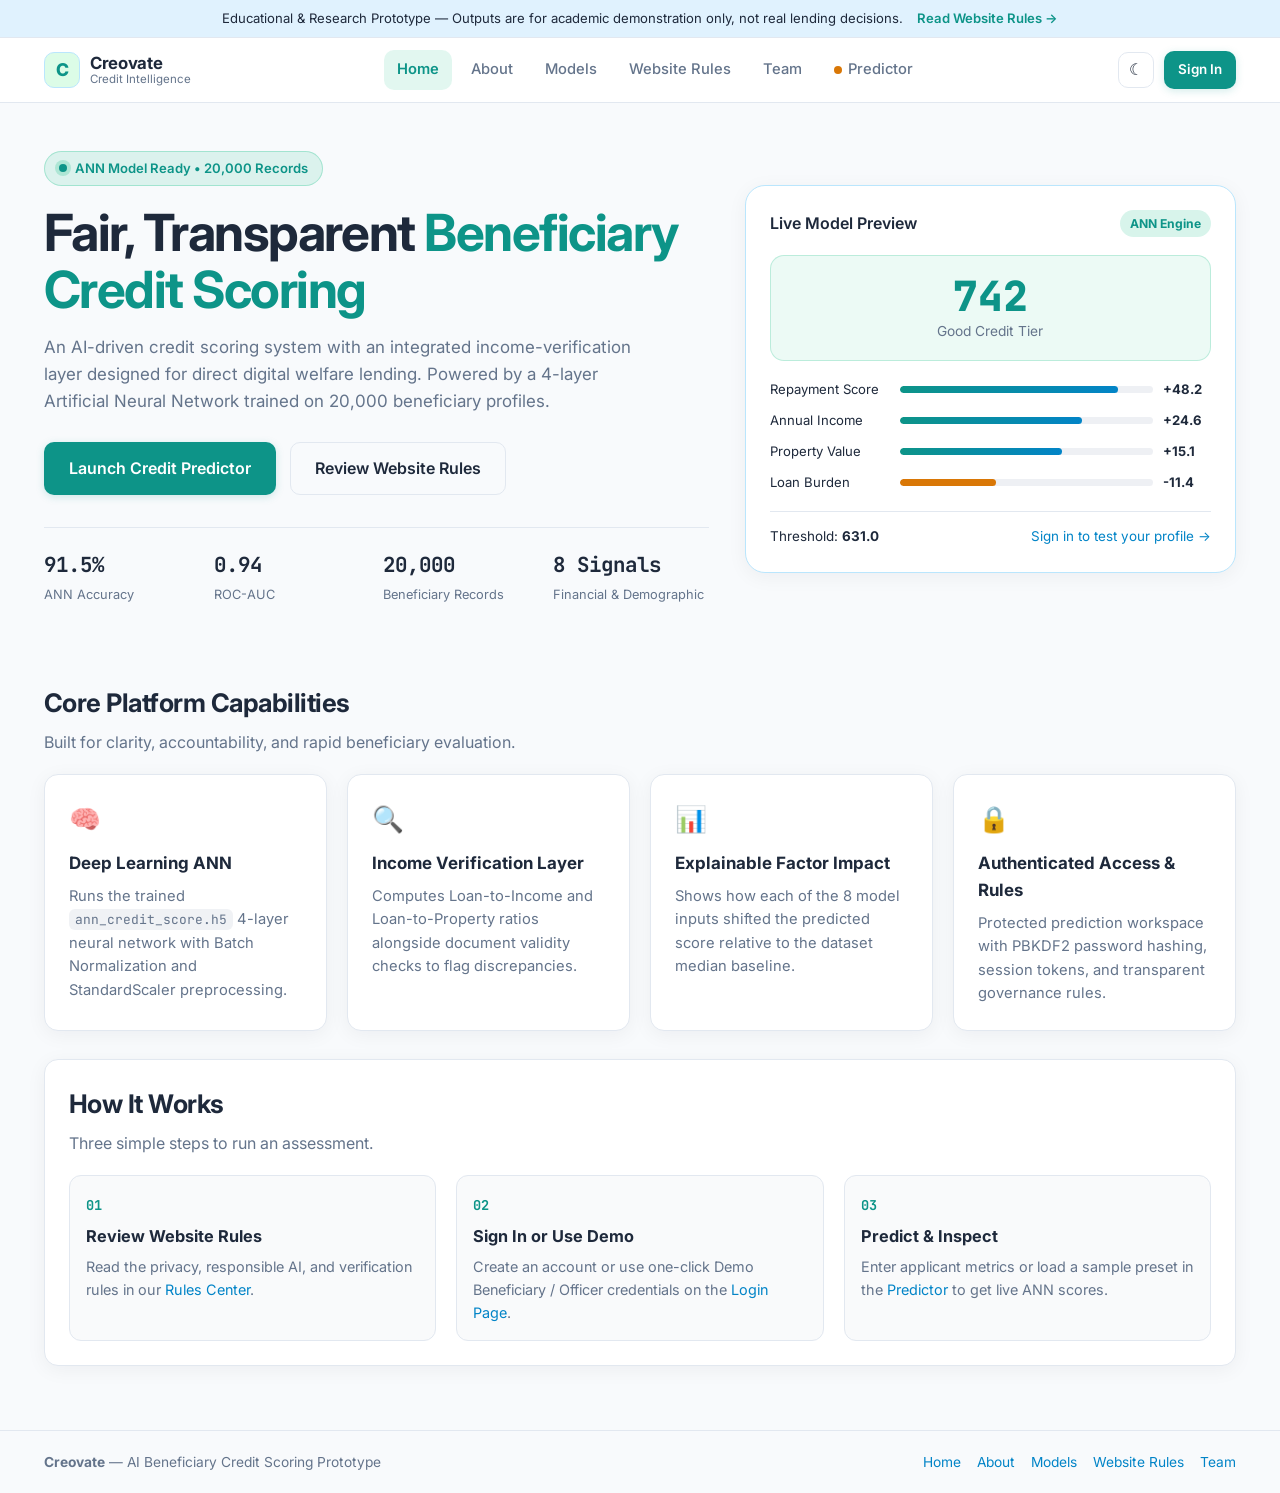
==== commit b823d455: "Switch default theme to clean 3-color light palette" ====
--- a/docs/index.html
+++ b/docs/index.html
@@ -1,5 +1,5 @@
 <!DOCTYPE html>
-<html lang="en" data-theme="dark">
+<html lang="en" data-theme="light">
 <head>
   <meta charset="UTF-8" />
   <meta name="viewport" content="width=device-width, initial-scale=1.0" />
--- a/docs/styles.css
+++ b/docs/styles.css
@@ -1,34 +1,42 @@
 :root {
-  --bg: #070b14;
-  --bg-elevated: #0e1525;
-  --bg-card: rgba(17, 25, 42, 0.85);
-  --bg-input: rgba(10, 16, 30, 0.9);
-  --border: rgba(148, 163, 184, 0.16);
+  /* 3-Color Light Palette:
+     1. Soft Off-White (#f8fafc / #ffffff)
+     2. Soft Sky Blue (#e0f2fe / #0284c7)
+     3. Soft Mint Sage (#dcfce7 / #0d9488) */
+  --bg: #f8fafc;
+  --bg-elevated: #ffffff;
+  --bg-card: #ffffff;
+  --bg-input: #f1f5f9;
+  --sky-soft: #e0f2fe;
+  --mint-soft: #dcfce7;
+  --border: #e2e8f0;
+  --border-strong: #bae6fd;
+  --text: #1e293b;
+  --text-muted: #64748b;
+  --primary: #0d9488;
+  --primary-hover: #0f766e;
+  --accent: #0284c7;
+  --warn: #d97706;
+  --danger: #dc2626;
+  --shadow: 0 4px 20px rgba(15, 23, 42, 0.05);
+  --radius: 14px;
+  --radius-sm: 10px;
+  --font-sans: 'Inter', -apple-system, BlinkMacSystemFont, 'Segoe UI', sans-serif;
+  --font-mono: 'JetBrains Mono', ui-monospace, SFMono-Regular, monospace;
+}
+
+[data-theme="dark"] {
+  --bg: #0f172a;
+  --bg-elevated: #1e293b;
+  --bg-card: #1e293b;
+  --bg-input: #0f172a;
+  --sky-soft: rgba(56, 189, 248, 0.14);
+  --mint-soft: rgba(52, 211, 153, 0.14);
+  --border: rgba(148, 163, 184, 0.2);
   --border-strong: rgba(56, 189, 248, 0.35);
   --text: #f1f5f9;
   --text-muted: #94a3b8;
-  --primary: #10b981;
-  --primary-hover: #059669;
-  --accent: #06b6d4;
-  --warn: #f59e0b;
-  --danger: #ef4444;
-  --shadow: 0 20px 50px rgba(0, 0, 0, 0.45);
-  --radius: 16px;
-  --radius-sm: 10px;
-  --font-sans: 'Inter', -apple-system, BlinkMacSystemFont, 'Segoe UI', sans-serif;
-  --font-mono: 'JetBrains Mono', ui-monospace, SFMono-Regular, monospace;
-}
-
-[data-theme="light"] {
-  --bg: #f8fafc;
-  --bg-elevated: #ffffff;
-  --bg-card: rgba(255, 255, 255, 0.95);
-  --bg-input: #f1f5f9;
-  --border: rgba(15, 23, 42, 0.1);
-  --border-strong: rgba(16, 185, 129, 0.45);
-  --text: #0f172a;
-  --text-muted: #475569;
-  --shadow: 0 12px 32px rgba(15, 23, 42, 0.08);
+  --shadow: 0 12px 32px rgba(0, 0, 0, 0.3);
 }
 
 *, *::before, *::after { box-sizing: border-box; }
@@ -44,9 +52,7 @@
 }
 
 body {
-  background-image:
-    radial-gradient(circle at 12% 10%, rgba(16, 185, 129, 0.12), transparent 36%),
-    radial-gradient(circle at 88% 18%, rgba(6, 182, 212, 0.12), transparent 38%);
+  background-color: var(--bg);
 }
 
 a { color: var(--accent); text-decoration: none; }
@@ -76,7 +82,7 @@
 
 /* Top Notice */
 .top-notice {
-  background: linear-gradient(90deg, rgba(16, 185, 129, 0.15), rgba(6, 182, 212, 0.15));
+  background: var(--sky-soft);
   border-bottom: 1px solid var(--border);
   padding: 8px 20px;
   font-size: 0.82rem;
@@ -94,11 +100,11 @@
   position: sticky;
   top: 0;
   z-index: 100;
-  backdrop-filter: blur(16px);
-  background: rgba(7, 11, 20, 0.78);
+  backdrop-filter: blur(12px);
+  background: rgba(255, 255, 255, 0.92);
   border-bottom: 1px solid var(--border);
 }
-[data-theme="light"] .navbar { background: rgba(255, 255, 255, 0.86); }
+[data-theme="dark"] .navbar { background: rgba(15, 23, 42, 0.88); }
 
 .nav-inner {
   max-width: 1240px;
@@ -121,8 +127,9 @@
   width: 36px;
   height: 36px;
   border-radius: 10px;
-  background: linear-gradient(135deg, var(--primary), var(--accent));
-  color: #031510;
+  background: var(--mint-soft);
+  border: 1px solid var(--border-strong);
+  color: var(--primary);
   font-weight: 800;
   display: grid;
   place-items: center;
@@ -207,11 +214,11 @@
 .btn-full { width: 100%; }
 
 .btn-primary {
-  background: linear-gradient(135deg, var(--primary), #0ea5e9);
-  color: #031318;
-  box-shadow: 0 8px 24px rgba(16, 185, 129, 0.22);
-}
-.btn-primary:hover { filter: brightness(1.08); transform: translateY(-1px); }
+  background: var(--primary);
+  color: #ffffff;
+  box-shadow: 0 2px 8px rgba(13, 148, 136, 0.18);
+}
+.btn-primary:hover { background: var(--primary-hover); transform: translateY(-1px); }
 
 .btn-outline {
   background: transparent;
@@ -303,10 +310,7 @@
   margin: 0 0 16px;
 }
 .gradient-text {
-  background: linear-gradient(120deg, var(--primary), var(--accent));
-  -webkit-background-clip: text;
-  background-clip: text;
-  color: transparent;
+  color: var(--primary);
 }
 .hero-subtitle {
   font-size: 1.06rem;
